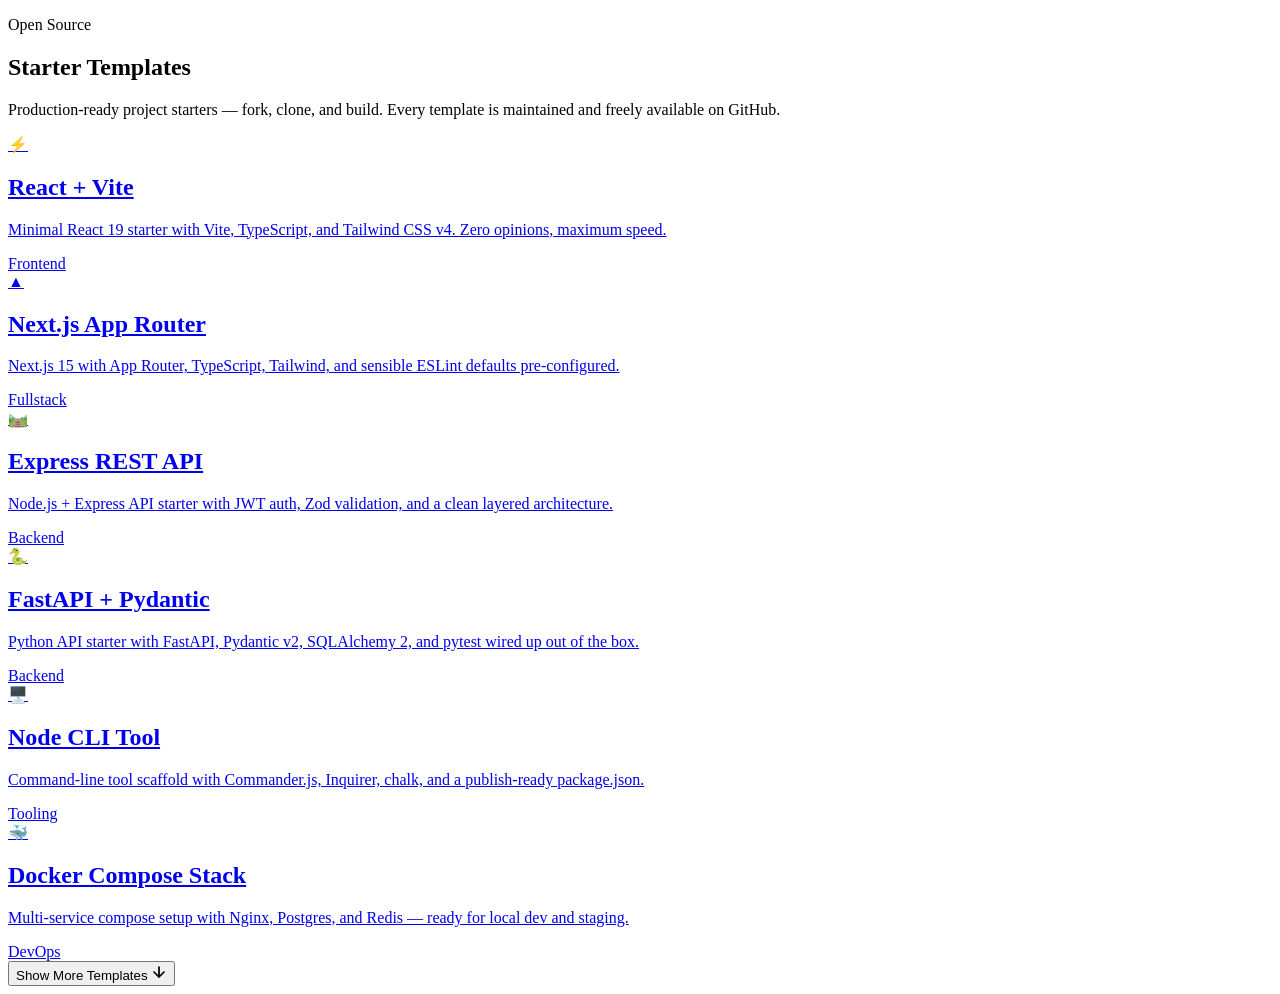
==== index.html @ 7efd06d8 "Create index.html" ====
<!doctype html>
<html lang="en">
  <head>
    <meta charset="UTF-8" />
    <meta name="viewport" content="width=device-width, initial-scale=1.0" />
    <title>GitHub Templates</title>
    <link rel="preconnect" href="https://fonts.googleapis.com" />
    <link rel="preconnect" href="https://fonts.gstatic.com" crossorigin />
    <link href="https://fonts.googleapis.com/css2?family=Fraunces:ital,opsz,wght@0,9..144,400;0,9..144,600;0,9..144,700;1,9..144,400&family=Outfit:wght@300;400;500;600&display=swap" rel="stylesheet" />
    <link rel="stylesheet" href="styles.css" />
    <script src="main.js" defer></script>
  </head>
  <body>
    <div id="site-header"></div>

    <main class="main-content">
      <section class="hero">
        <p class="hero-eyebrow">Open Source</p>
        <h1 class="hero-title">Starter Templates</h1>
        <p class="hero-body">
          Production-ready project starters — fork, clone, and build.
          Every template is maintained and freely available on GitHub.
        </p>
      </section>

      <section class="cards-section">
        <div class="cards-grid" id="cards-grid">

          <!-- Row 1 — always visible -->
          <a class="card" href="https://github.com/yourusername/react-vite-template" target="_blank" rel="noopener">
            <div class="card-icon">⚡</div>
            <h2 class="card-title">React + Vite</h2>
            <p class="card-desc">Minimal React 19 starter with Vite, TypeScript, and Tailwind CSS v4. Zero opinions, maximum speed.</p>
            <span class="card-tag">Frontend</span>
          </a>

          <a class="card" href="https://github.com/yourusername/nextjs-template" target="_blank" rel="noopener">
            <div class="card-icon">▲</div>
            <h2 class="card-title">Next.js App Router</h2>
            <p class="card-desc">Next.js 15 with App Router, TypeScript, Tailwind, and sensible ESLint defaults pre-configured.</p>
            <span class="card-tag">Fullstack</span>
          </a>

          <a class="card" href="https://github.com/yourusername/express-api-template" target="_blank" rel="noopener">
            <div class="card-icon">🛤️</div>
            <h2 class="card-title">Express REST API</h2>
            <p class="card-desc">Node.js + Express API starter with JWT auth, Zod validation, and a clean layered architecture.</p>
            <span class="card-tag">Backend</span>
          </a>

          <!-- Row 2 — hidden until "More" is clicked -->
          <a class="card card-hidden" href="https://github.com/yourusername/python-fastapi-template" target="_blank" rel="noopener">
            <div class="card-icon">🐍</div>
            <h2 class="card-title">FastAPI + Pydantic</h2>
            <p class="card-desc">Python API starter with FastAPI, Pydantic v2, SQLAlchemy 2, and pytest wired up out of the box.</p>
            <span class="card-tag">Backend</span>
          </a>

          <a class="card card-hidden" href="https://github.com/yourusername/cli-tool-template" target="_blank" rel="noopener">
            <div class="card-icon">🖥️</div>
            <h2 class="card-title">Node CLI Tool</h2>
            <p class="card-desc">Command-line tool scaffold with Commander.js, Inquirer, chalk, and a publish-ready package.json.</p>
            <span class="card-tag">Tooling</span>
          </a>

          <a class="card card-hidden" href="https://github.com/yourusername/docker-compose-template" target="_blank" rel="noopener">
            <div class="card-icon">🐳</div>
            <h2 class="card-title">Docker Compose Stack</h2>
            <p class="card-desc">Multi-service compose setup with Nginx, Postgres, and Redis — ready for local dev and staging.</p>
            <span class="card-tag">DevOps</span>
          </a>

        </div>

        <div class="more-row">
          <button class="more-btn" id="more-btn" aria-expanded="false">
            <span class="more-btn-label">Show More Templates</span>
            <svg class="more-btn-arrow" width="16" height="16" viewBox="0 0 16 16" fill="none" aria-hidden="true">
              <path d="M8 3v10M3 8l5 5 5-5" stroke="currentColor" stroke-width="1.75" stroke-linecap="round" stroke-linejoin="round"/>
            </svg>
          </button>
        </div>
      </section>
    </main>

    <div id="site-footer"></div>

  </body>
</html>
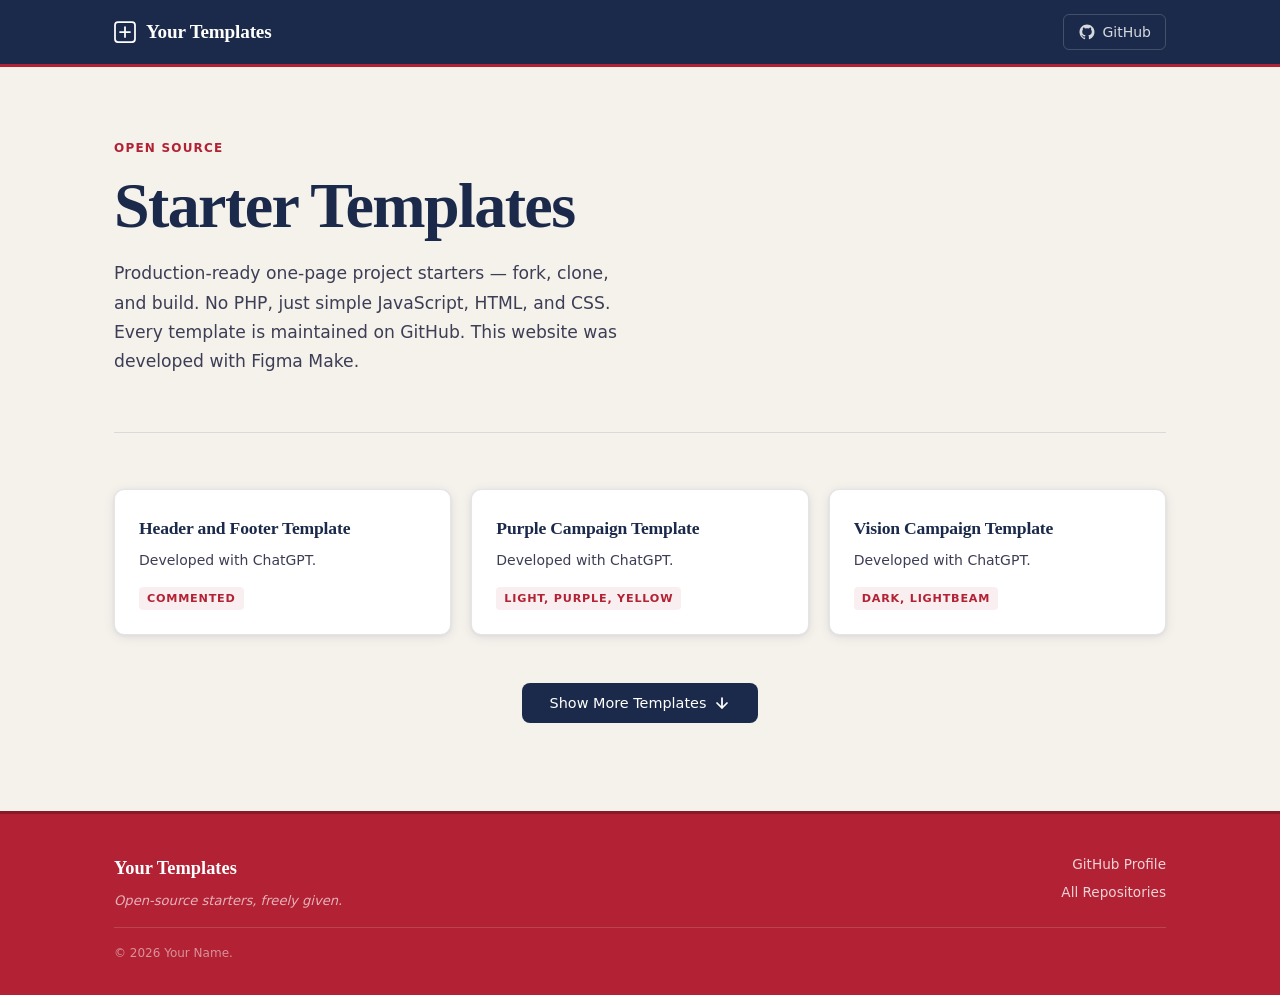
==== commit adfa9dfa: "Update index.html" ====
--- a/index.html
+++ b/index.html
@@ -18,8 +18,9 @@
         <p class="hero-eyebrow">Open Source</p>
         <h1 class="hero-title">Starter Templates</h1>
         <p class="hero-body">
-          Production-ready project starters — fork, clone, and build.
-          Every template is maintained and freely available on GitHub.
+          Production-ready one-page project starters — fork, clone, and build. No PHP, just simple JavaScript, HTML, and CSS.
+          Every template is maintained on GitHub. 
+          This website was developed with Figma Make. 
         </p>
       </section>
 
@@ -27,48 +28,42 @@
         <div class="cards-grid" id="cards-grid">
 
           <!-- Row 1 — always visible -->
-          <a class="card" href="https://github.com/yourusername/react-vite-template" target="_blank" rel="noopener">
-            <div class="card-icon">⚡</div>
-            <h2 class="card-title">React + Vite</h2>
-            <p class="card-desc">Minimal React 19 starter with Vite, TypeScript, and Tailwind CSS v4. Zero opinions, maximum speed.</p>
-            <span class="card-tag">Frontend</span>
+          <a class="card" href="https://github.com/derekverbrugge/HeaderAndFooterTemplate" target="_blank" rel="noopener">
+            <h2 class="card-title">Header and Footer Template</h2>
+            <p class="card-desc">Developed with ChatGPT.</p>
+            <span class="card-tag">Commented</span>
           </a>
 
-          <a class="card" href="https://github.com/yourusername/nextjs-template" target="_blank" rel="noopener">
-            <div class="card-icon">▲</div>
-            <h2 class="card-title">Next.js App Router</h2>
-            <p class="card-desc">Next.js 15 with App Router, TypeScript, Tailwind, and sensible ESLint defaults pre-configured.</p>
-            <span class="card-tag">Fullstack</span>
+          <a class="card" href="https://github.com/derekverbrugge/PurpleCampaignTemplate" target="_blank" rel="noopener">
+            <h2 class="card-title">Purple Campaign Template</h2>
+            <p class="card-desc">Developed with ChatGPT.</p>
+            <span class="card-tag">Light, Purple, Yellow</span>
           </a>
 
-          <a class="card" href="https://github.com/yourusername/express-api-template" target="_blank" rel="noopener">
-            <div class="card-icon">🛤️</div>
-            <h2 class="card-title">Express REST API</h2>
-            <p class="card-desc">Node.js + Express API starter with JWT auth, Zod validation, and a clean layered architecture.</p>
-            <span class="card-tag">Backend</span>
+          <a class="card" href="https://github.com/derekverbrugge/VisionCampaignTemplate" target="_blank" rel="noopener">
+            <h2 class="card-title">Vision Campaign Template</h2>
+            <p class="card-desc">Developed with ChatGPT.</p>
+            <span class="card-tag">Dark, Lightbeam</span>
           </a>
 
           <!-- Row 2 — hidden until "More" is clicked -->
-          <a class="card card-hidden" href="https://github.com/yourusername/python-fastapi-template" target="_blank" rel="noopener">
-            <div class="card-icon">🐍</div>
-            <h2 class="card-title">FastAPI + Pydantic</h2>
-            <p class="card-desc">Python API starter with FastAPI, Pydantic v2, SQLAlchemy 2, and pytest wired up out of the box.</p>
-            <span class="card-tag">Backend</span>
+          <a class="card card-hidden" href="https://github.com/derekverbrugge/GoldSmithTemplate" target="_blank" rel="noopener">
+            <h2 class="card-title">Gold Smith Template</h2>
+            <p class="card-desc">Developed with ChatGPT.</p>
+            <span class="card-tag">Dark, Green, Orange</span>
+          </a>
+          
+          <a class="card card-hidden" href="https://github.com/derekverbrugge/BlackandYellowTemplate" target="_blank" rel="noopener">
+            <h2 class="card-title">Motorist Template</h2>
+            <p class="card-desc">Developed with ChatGPT.</p>
+            <span class="card-tag">Dark, Yellow</span>
           </a>
 
-          <a class="card card-hidden" href="https://github.com/yourusername/cli-tool-template" target="_blank" rel="noopener">
-            <div class="card-icon">🖥️</div>
-            <h2 class="card-title">Node CLI Tool</h2>
-            <p class="card-desc">Command-line tool scaffold with Commander.js, Inquirer, chalk, and a publish-ready package.json.</p>
-            <span class="card-tag">Tooling</span>
-          </a>
-
-          <a class="card card-hidden" href="https://github.com/yourusername/docker-compose-template" target="_blank" rel="noopener">
-            <div class="card-icon">🐳</div>
-            <h2 class="card-title">Docker Compose Stack</h2>
-            <p class="card-desc">Multi-service compose setup with Nginx, Postgres, and Redis — ready for local dev and staging.</p>
-            <span class="card-tag">DevOps</span>
-          </a>
+          <!--<a class="card card-hidden" href="https://github.com/derekverbrugge/" target="_blank" rel="noopener">
+            <h2 class="card-title">Next Card</h2>
+            <p class="card-desc"></p>
+            <span class="card-tag"></span>
+          </a>-->
 
         </div>
 
--- a/styles.css
+++ b/styles.css
@@ -0,0 +1,355 @@
+/* ─── Reset & base ─────────────────────────────────────────── */
+*, *::before, *::after { box-sizing: border-box; margin: 0; padding: 0; }
+
+:root {
+  --navy:       #1B2A4A;
+  --navy-dark:  #111D35;
+  --red:        #B22234;
+  --red-dark:   #8B1A28;
+  --cream:      #F5F1EB;
+  --cream-dark: #EDE8E0;
+  --white:      #FFFFFF;
+  --ink:        #1A1A2E;
+  --ink-mid:    #3D3D55;
+  --ink-light:  #6B6B85;
+  --border:     rgba(27, 42, 74, 0.12);
+
+  --font-display: 'Fraunces', Georgia, serif;
+  --font-body:    'Outfit', system-ui, sans-serif;
+
+  --radius-card: 10px;
+  --shadow-card: 0 2px 12px rgba(27,42,74,0.09), 0 1px 3px rgba(27,42,74,0.06);
+  --shadow-card-hover: 0 8px 28px rgba(27,42,74,0.15), 0 2px 6px rgba(27,42,74,0.08);
+}
+
+html { scroll-behavior: smooth; }
+
+body {
+  font-family: var(--font-body);
+  background-color: var(--cream);
+  color: var(--ink);
+  line-height: 1.6;
+  min-height: 100vh;
+  display: flex;
+  flex-direction: column;
+  -webkit-font-smoothing: antialiased;
+}
+
+/* ─── Header ────────────────────────────────────────────────── */
+.site-header {
+  background-color: var(--navy);
+  color: #fff;
+  position: sticky;
+  top: 0;
+  z-index: 100;
+  border-bottom: 3px solid var(--red);
+}
+
+.header-inner {
+  max-width: 1100px;
+  margin: 0 auto;
+  padding: 0 24px;
+  height: 64px;
+  display: flex;
+  align-items: center;
+  justify-content: space-between;
+}
+
+.header-logo {
+  display: flex;
+  align-items: center;
+  gap: 10px;
+  color: #fff;
+  text-decoration: none;
+  font-family: var(--font-display);
+  font-size: 1.2rem;
+  font-weight: 600;
+  letter-spacing: -0.01em;
+  transition: opacity 0.15s;
+}
+.header-logo:hover { opacity: 0.85; }
+
+.header-nav { display: flex; align-items: center; gap: 8px; }
+
+.nav-link {
+  display: flex;
+  align-items: center;
+  gap: 6px;
+  color: rgba(255,255,255,0.82);
+  text-decoration: none;
+  font-size: 0.875rem;
+  font-weight: 500;
+  padding: 6px 14px;
+  border-radius: 6px;
+  border: 1px solid rgba(255,255,255,0.18);
+  transition: background 0.15s, color 0.15s, border-color 0.15s;
+}
+.nav-link:hover {
+  background: rgba(255,255,255,0.1);
+  color: #fff;
+  border-color: rgba(255,255,255,0.35);
+}
+
+/* ─── Main ──────────────────────────────────────────────────── */
+.main-content {
+  flex: 1;
+  max-width: 1100px;
+  margin: 0 auto;
+  width: 100%;
+  padding: 0 24px 80px;
+}
+
+/* ─── Hero ──────────────────────────────────────────────────── */
+.hero {
+  padding: 72px 0 56px;
+  border-bottom: 1px solid var(--border);
+  margin-bottom: 56px;
+}
+
+.hero-eyebrow {
+  font-size: 0.75rem;
+  font-weight: 600;
+  letter-spacing: 0.1em;
+  text-transform: uppercase;
+  color: var(--red);
+  margin-bottom: 14px;
+}
+
+.hero-title {
+  font-family: var(--font-display);
+  font-size: clamp(2.4rem, 6vw, 4rem);
+  font-weight: 700;
+  line-height: 1.05;
+  color: var(--navy);
+  letter-spacing: -0.025em;
+  margin-bottom: 20px;
+}
+
+.hero-body {
+  font-size: 1.075rem;
+  color: var(--ink-mid);
+  max-width: 520px;
+  line-height: 1.7;
+}
+
+/* ─── Cards ─────────────────────────────────────────────────── */
+.cards-section {}
+
+.cards-grid {
+  display: grid;
+  grid-template-columns: repeat(3, 1fr);
+  gap: 20px;
+  margin-bottom: 40px;
+}
+
+.card {
+  background: var(--white);
+  border: 1px solid var(--border);
+  border-radius: var(--radius-card);
+  padding: 28px 24px 24px;
+  text-decoration: none;
+  color: inherit;
+  display: flex;
+  flex-direction: column;
+  gap: 10px;
+  box-shadow: var(--shadow-card);
+  transition: transform 0.2s, box-shadow 0.2s, border-color 0.2s;
+  position: relative;
+  overflow: hidden;
+}
+
+.card::before {
+  content: '';
+  position: absolute;
+  top: 0; left: 0; right: 0;
+  height: 3px;
+  background: linear-gradient(90deg, var(--navy), var(--red));
+  opacity: 0;
+  transition: opacity 0.2s;
+}
+
+.card:hover {
+  transform: translateY(-3px);
+  box-shadow: var(--shadow-card-hover);
+  border-color: rgba(27,42,74,0.22);
+}
+.card:hover::before { opacity: 1; }
+
+.card:focus-visible {
+  outline: 2px solid var(--navy);
+  outline-offset: 2px;
+}
+
+.card-icon {
+  font-size: 1.6rem;
+  line-height: 1;
+  margin-bottom: 4px;
+}
+
+.card-title {
+  font-family: var(--font-display);
+  font-size: 1.1rem;
+  font-weight: 600;
+  color: var(--navy);
+  letter-spacing: -0.01em;
+  line-height: 1.2;
+}
+
+.card-desc {
+  font-size: 0.875rem;
+  color: var(--ink-mid);
+  line-height: 1.65;
+  flex: 1;
+}
+
+.card-tag {
+  font-size: 0.7rem;
+  font-weight: 600;
+  letter-spacing: 0.07em;
+  text-transform: uppercase;
+  color: var(--red);
+  padding: 3px 8px;
+  background: rgba(178,34,52,0.07);
+  border-radius: 4px;
+  align-self: flex-start;
+  margin-top: 4px;
+}
+
+/* Hidden second row */
+.card-hidden {
+  display: none;
+}
+
+.card-hidden.visible {
+  display: flex;
+  animation: fadeSlideIn 0.28s ease both;
+}
+
+@keyframes fadeSlideIn {
+  from { opacity: 0; transform: translateY(10px); }
+  to   { opacity: 1; transform: translateY(0); }
+}
+
+/* ─── More button ───────────────────────────────────────────── */
+.more-row {
+  display: flex;
+  justify-content: center;
+  padding: 8px 0;
+}
+
+.more-btn {
+  display: inline-flex;
+  align-items: center;
+  gap: 8px;
+  background: var(--navy);
+  color: #fff;
+  border: none;
+  border-radius: 8px;
+  padding: 12px 28px;
+  font-family: var(--font-body);
+  font-size: 0.9rem;
+  font-weight: 500;
+  cursor: pointer;
+  transition: background 0.15s, transform 0.15s;
+}
+.more-btn:hover { background: var(--navy-dark); transform: translateY(-1px); }
+.more-btn:active { transform: translateY(0); }
+.more-btn:focus-visible { outline: 2px solid var(--navy); outline-offset: 3px; }
+
+.more-btn-arrow {
+  transition: transform 0.25s;
+}
+.more-btn[aria-expanded="true"] .more-btn-arrow {
+  transform: rotate(180deg);
+}
+
+/* ─── Footer ────────────────────────────────────────────────── */
+.site-footer {
+  background-color: var(--red);
+  color: rgba(255,255,255,0.92);
+  border-top: 3px solid var(--red-dark);
+}
+
+.footer-inner {
+  max-width: 1100px;
+  margin: 0 auto;
+  padding: 40px 24px 32px;
+  display: grid;
+  grid-template-columns: 1fr auto;
+  grid-template-rows: auto auto;
+  gap: 16px 40px;
+  align-items: start;
+}
+
+.footer-brand { grid-column: 1; }
+
+.footer-logo-text {
+  display: block;
+  font-family: var(--font-display);
+  font-size: 1.15rem;
+  font-weight: 600;
+  color: #fff;
+  margin-bottom: 6px;
+}
+
+.footer-tagline {
+  font-size: 0.82rem;
+  color: rgba(255,255,255,0.65);
+  font-style: italic;
+}
+
+.footer-links {
+  grid-column: 2;
+  display: flex;
+  flex-direction: column;
+  gap: 6px;
+  text-align: right;
+}
+
+.footer-link {
+  color: rgba(255,255,255,0.8);
+  text-decoration: none;
+  font-size: 0.85rem;
+  font-weight: 500;
+  transition: color 0.15s;
+}
+.footer-link:hover { color: #fff; text-decoration: underline; }
+
+.footer-copy {
+  grid-column: 1 / -1;
+  font-size: 0.75rem;
+  color: rgba(255,255,255,0.5);
+  padding-top: 16px;
+  border-top: 1px solid rgba(255,255,255,0.15);
+}
+
+/* ─── Responsive ────────────────────────────────────────────── */
+@media (max-width: 800px) {
+  .cards-grid {
+    grid-template-columns: repeat(2, 1fr);
+  }
+}
+
+@media (max-width: 560px) {
+  .header-inner { padding: 0 16px; }
+  .main-content { padding: 0 16px 60px; }
+
+  .hero { padding: 48px 0 40px; margin-bottom: 40px; }
+
+  .cards-grid {
+    grid-template-columns: 1fr;
+    gap: 14px;
+  }
+
+  .footer-inner {
+    grid-template-columns: 1fr;
+    padding: 32px 16px 24px;
+  }
+  .footer-links { text-align: left; flex-direction: row; flex-wrap: wrap; gap: 12px; }
+}
+
+/* ─── Scrollbar polish ──────────────────────────────────────── */
+::-webkit-scrollbar { width: 6px; height: 6px; }
+::-webkit-scrollbar-track { background: transparent; }
+::-webkit-scrollbar-thumb { background: rgba(27,42,74,0.25); border-radius: 3px; }
+::-webkit-scrollbar-thumb:hover { background: rgba(27,42,74,0.4); }
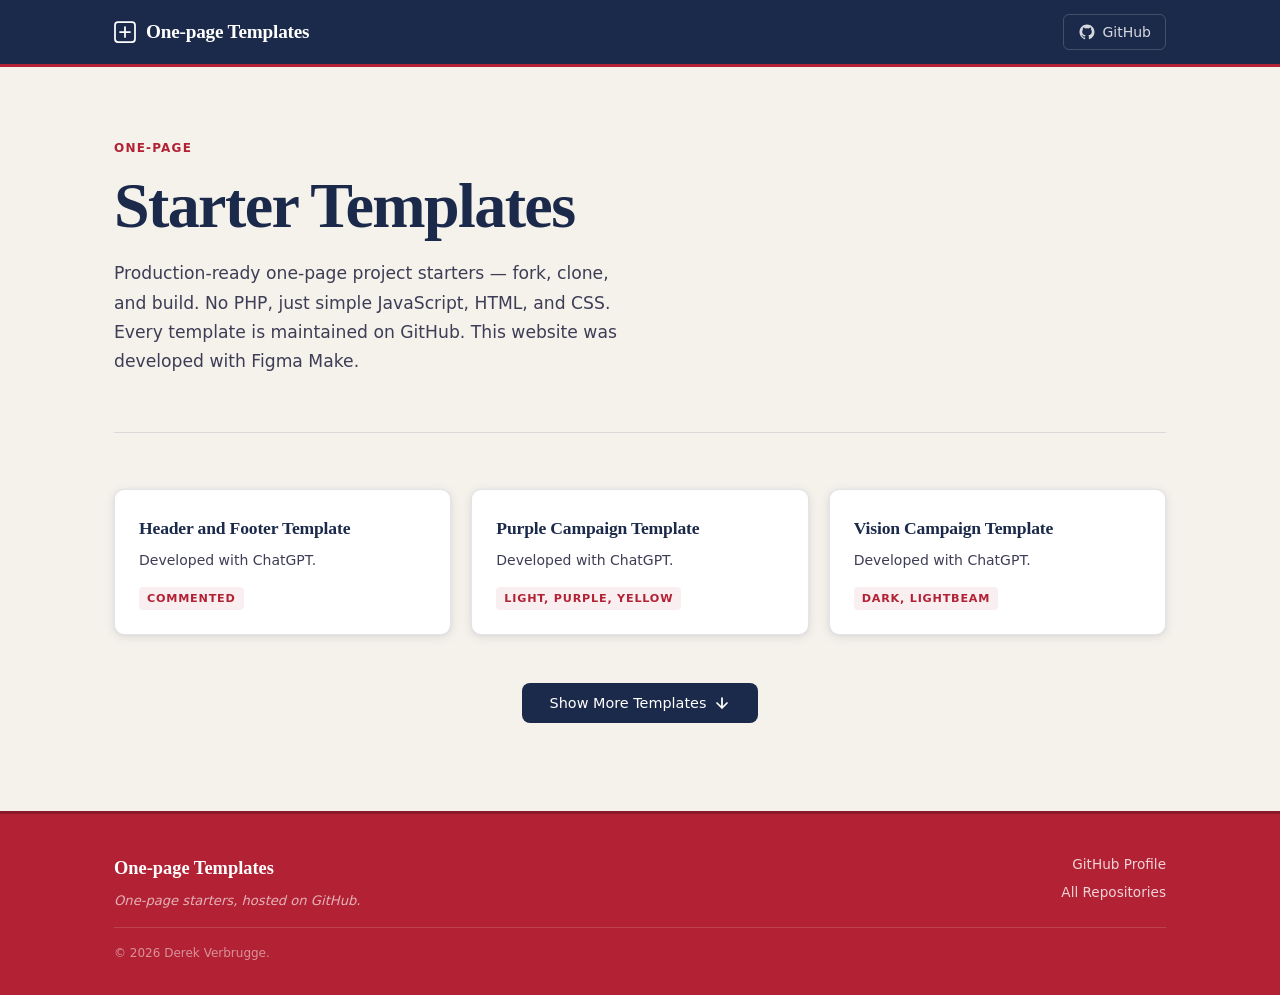
==== commit 0a90f953: "Update index.html" ====
--- a/index.html
+++ b/index.html
@@ -15,7 +15,7 @@
 
     <main class="main-content">
       <section class="hero">
-        <p class="hero-eyebrow">Open Source</p>
+        <p class="hero-eyebrow">One-page</p>
         <h1 class="hero-title">Starter Templates</h1>
         <p class="hero-body">
           Production-ready one-page project starters — fork, clone, and build. No PHP, just simple JavaScript, HTML, and CSS.
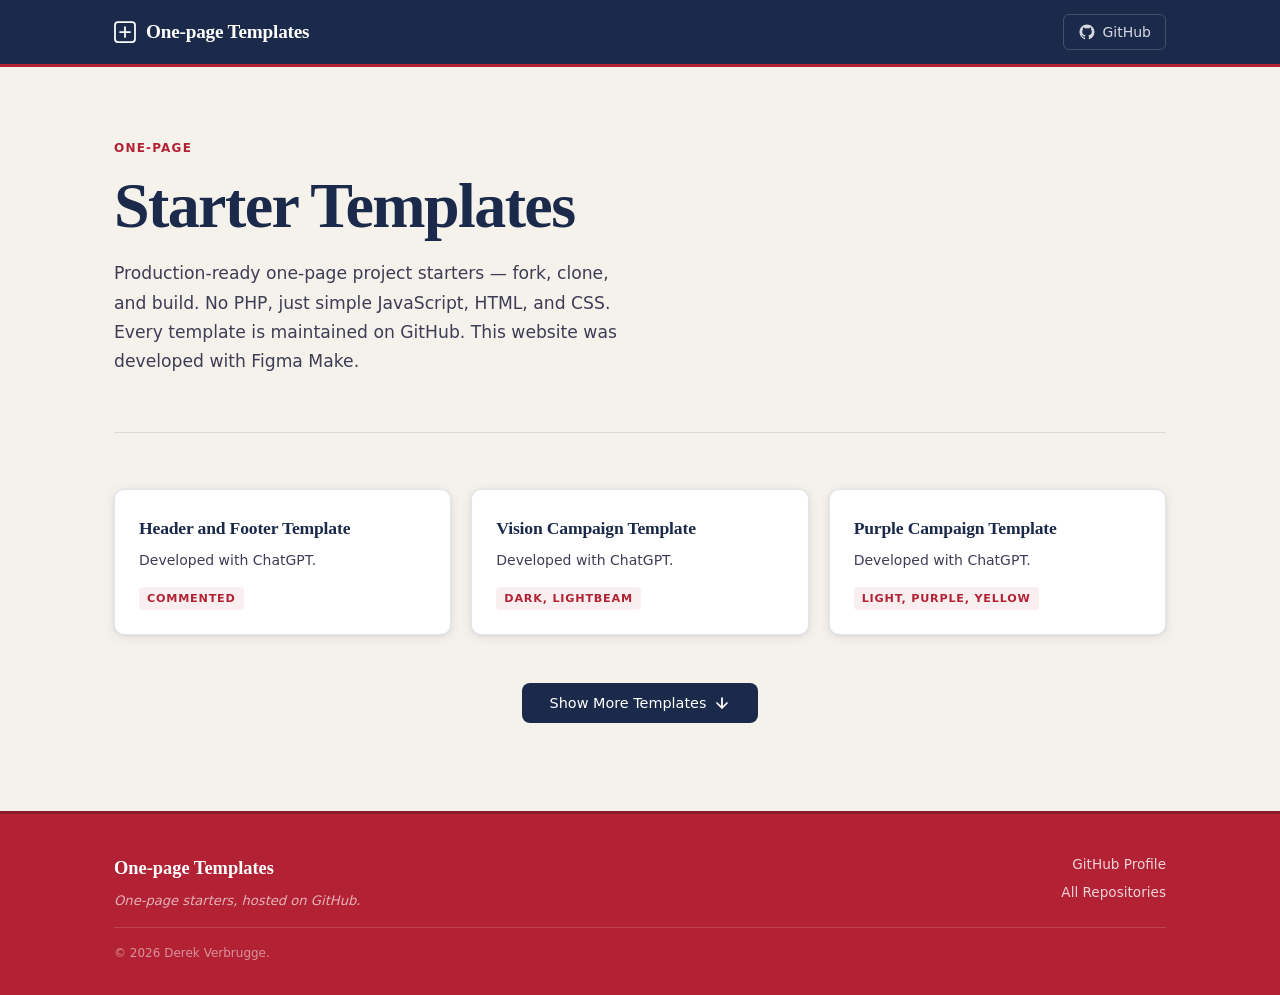
==== commit 292f0589: "Update index.html" ====
--- a/index.html
+++ b/index.html
@@ -34,16 +34,16 @@
             <span class="card-tag">Commented</span>
           </a>
 
+          <a class="card" href="https://github.com/derekverbrugge/VisionCampaignTemplate" target="_blank" rel="noopener">
+            <h2 class="card-title">Vision Campaign Template</h2>
+            <p class="card-desc">Developed with ChatGPT.</p>
+            <span class="card-tag">Dark, Lightbeam</span>
+          </a>
+
           <a class="card" href="https://github.com/derekverbrugge/PurpleCampaignTemplate" target="_blank" rel="noopener">
             <h2 class="card-title">Purple Campaign Template</h2>
             <p class="card-desc">Developed with ChatGPT.</p>
             <span class="card-tag">Light, Purple, Yellow</span>
-          </a>
-
-          <a class="card" href="https://github.com/derekverbrugge/VisionCampaignTemplate" target="_blank" rel="noopener">
-            <h2 class="card-title">Vision Campaign Template</h2>
-            <p class="card-desc">Developed with ChatGPT.</p>
-            <span class="card-tag">Dark, Lightbeam</span>
           </a>
 
           <!-- Row 2 — hidden until "More" is clicked -->
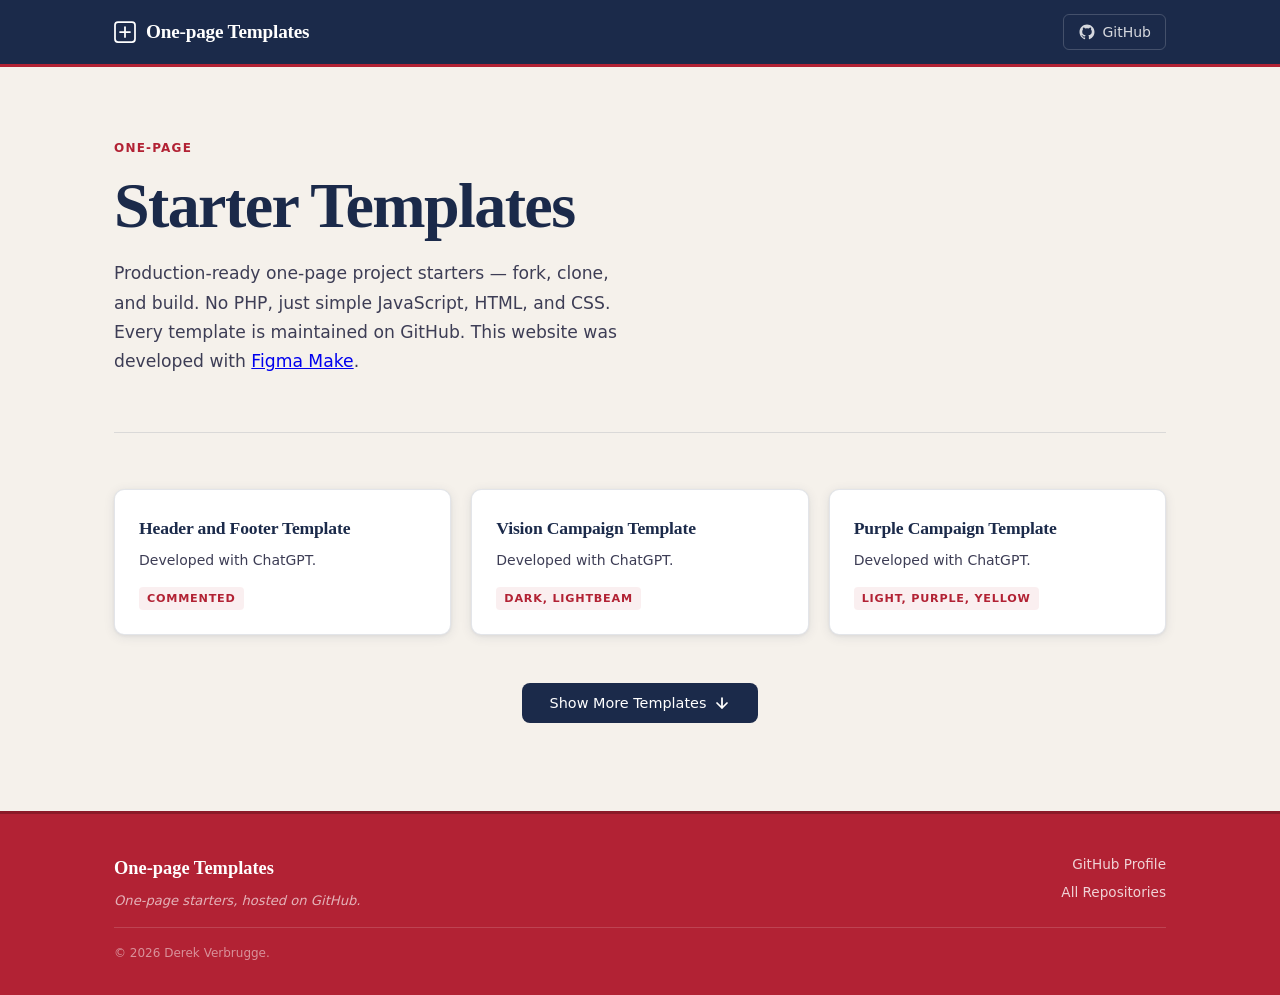
==== commit 908ebc00: "Update index.html" ====
--- a/index.html
+++ b/index.html
@@ -20,7 +20,7 @@
         <p class="hero-body">
           Production-ready one-page project starters — fork, clone, and build. No PHP, just simple JavaScript, HTML, and CSS.
           Every template is maintained on GitHub. 
-          This website was developed with Figma Make. 
+          This website was developed with <a href="https://www.figma.com/community/file/1683683567853683407">Figma Make</a>.
         </p>
       </section>
 
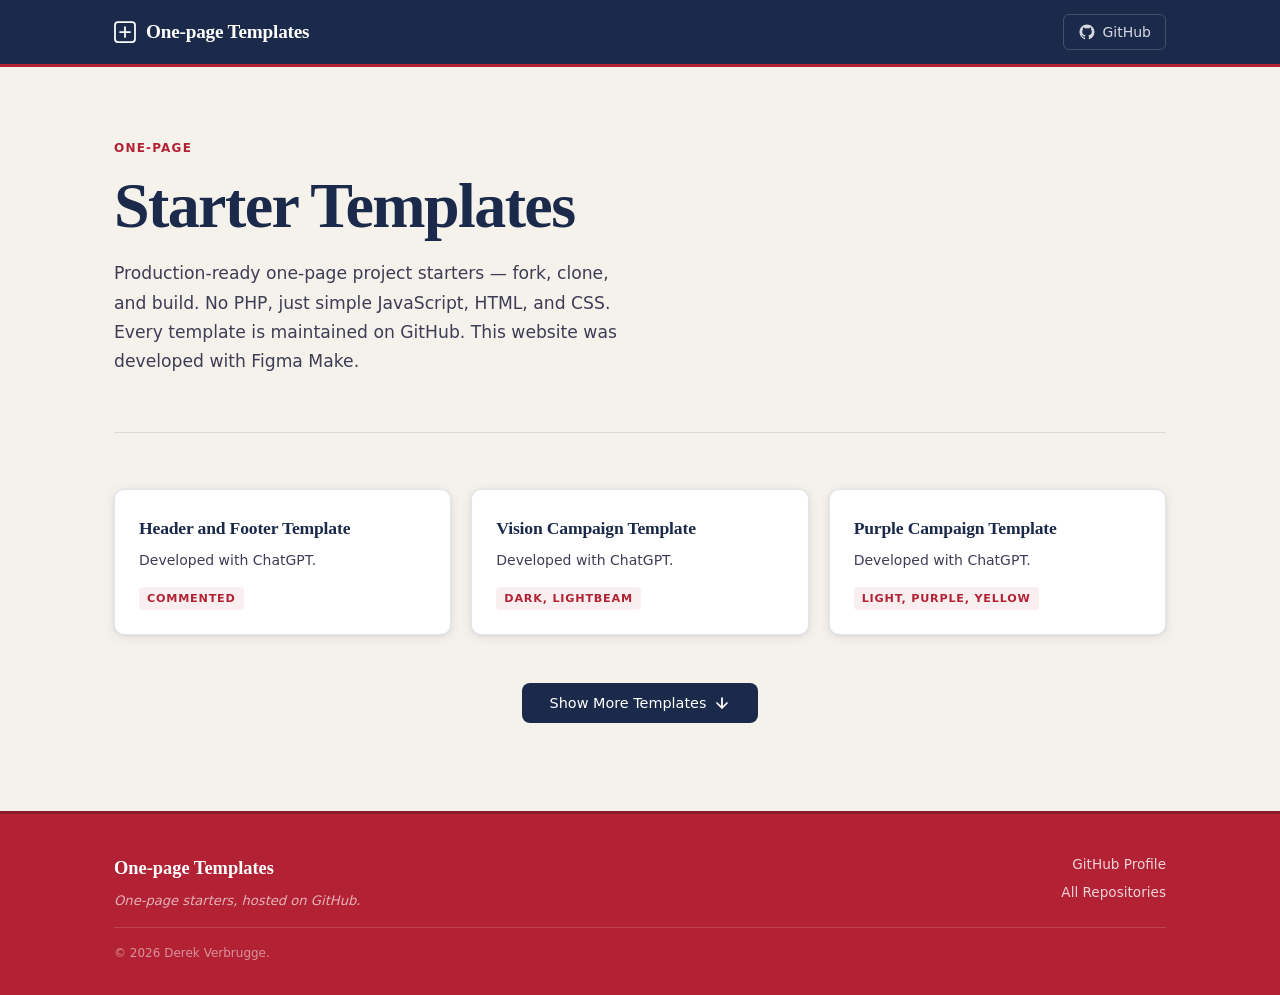
==== commit 85c00db7: "Update index.html" ====
--- a/index.html
+++ b/index.html
@@ -20,7 +20,7 @@
         <p class="hero-body">
           Production-ready one-page project starters — fork, clone, and build. No PHP, just simple JavaScript, HTML, and CSS.
           Every template is maintained on GitHub. 
-          This website was developed with <a href="https://www.figma.com/community/file/1683683567853683407">Figma Make</a>.
+          This website was developed with Figma Make.
         </p>
       </section>
 
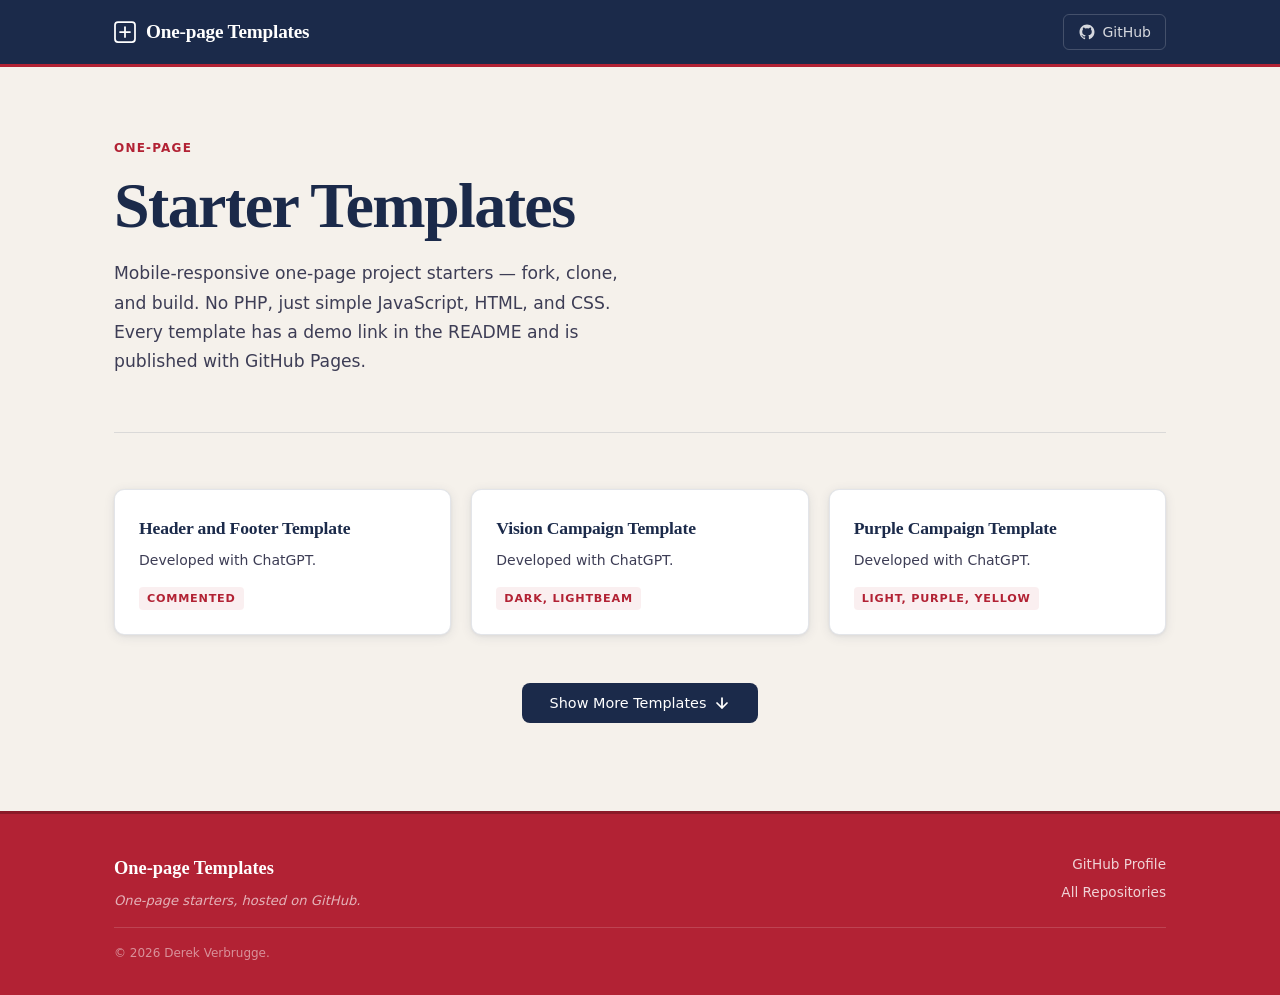
==== commit 19602648: "Update index.html" ====
--- a/index.html
+++ b/index.html
@@ -18,9 +18,8 @@
         <p class="hero-eyebrow">One-page</p>
         <h1 class="hero-title">Starter Templates</h1>
         <p class="hero-body">
-          Production-ready one-page project starters — fork, clone, and build. No PHP, just simple JavaScript, HTML, and CSS.
-          Every template is maintained on GitHub. 
-          This website was developed with Figma Make.
+          Mobile-responsive one-page project starters — fork, clone, and build. No PHP, just simple JavaScript, HTML, and CSS. 
+          Every template has a demo link in the README and is published with GitHub Pages.
         </p>
       </section>
 
